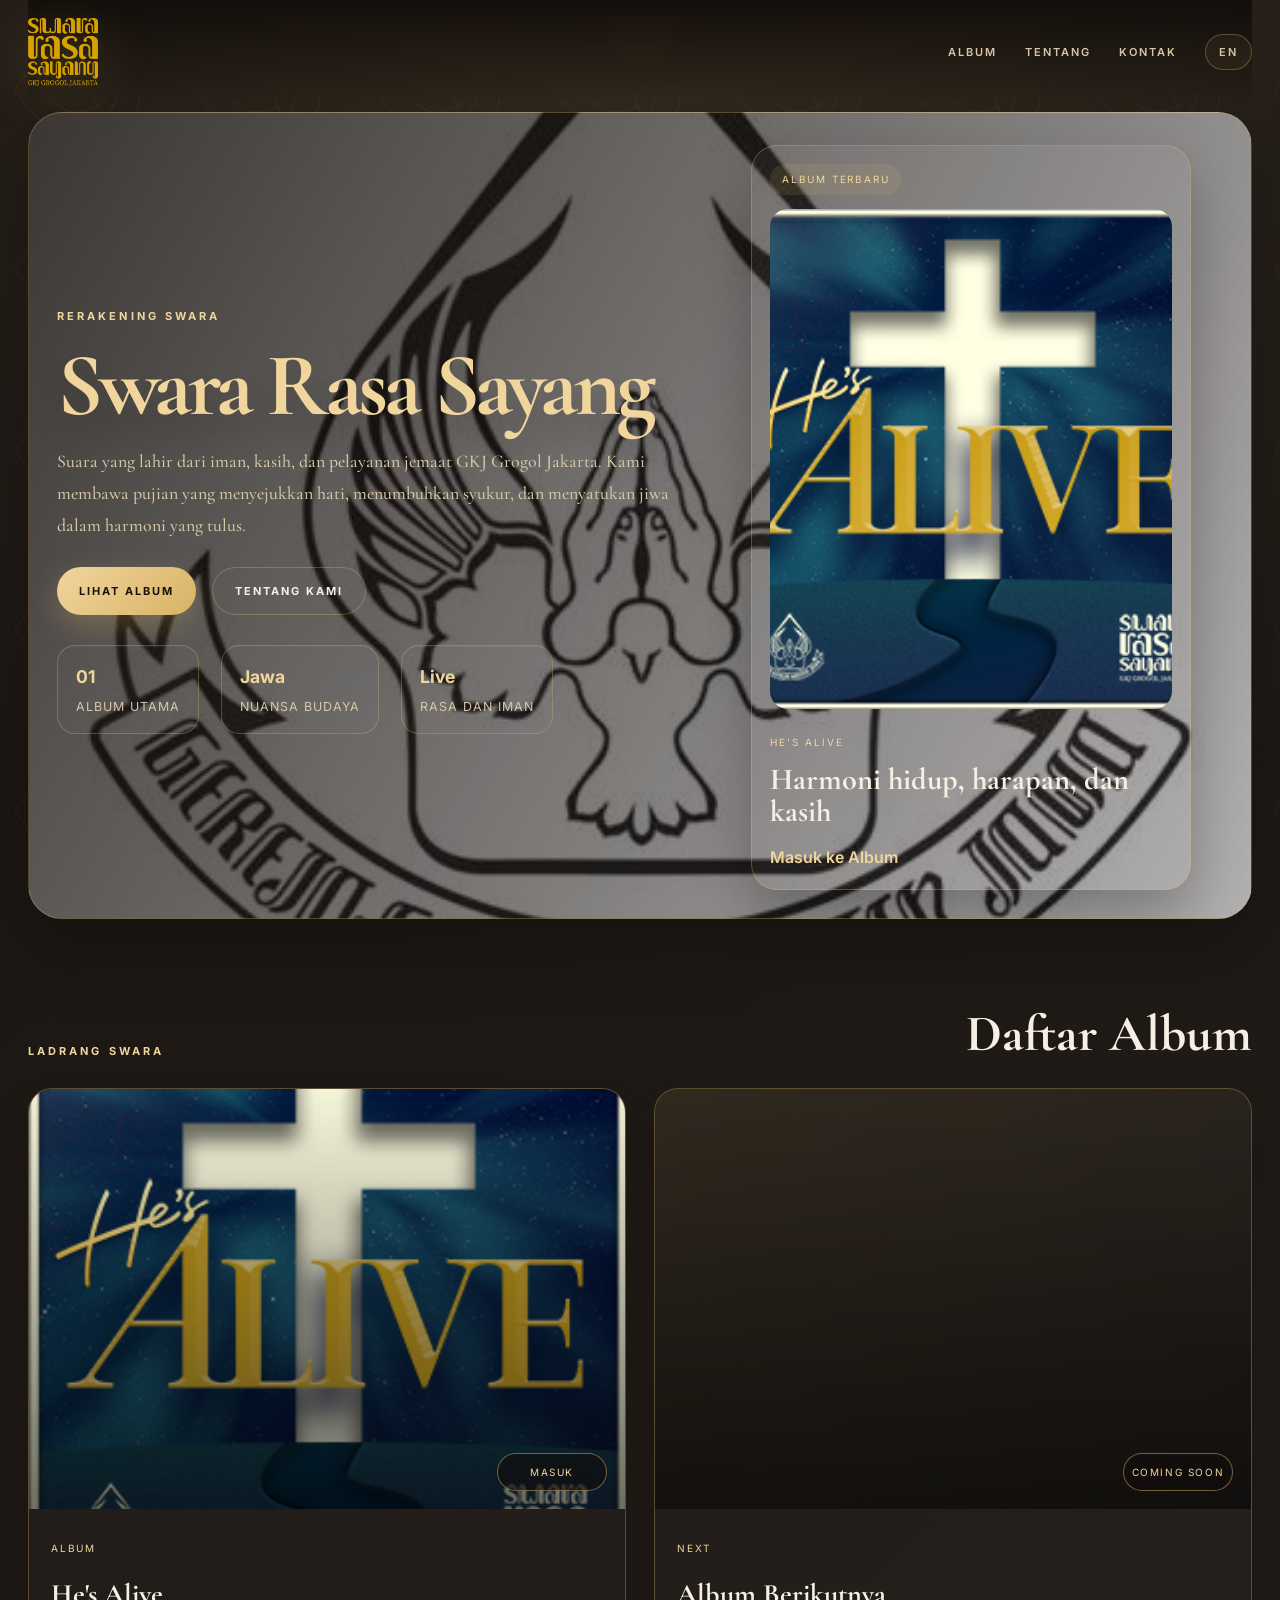
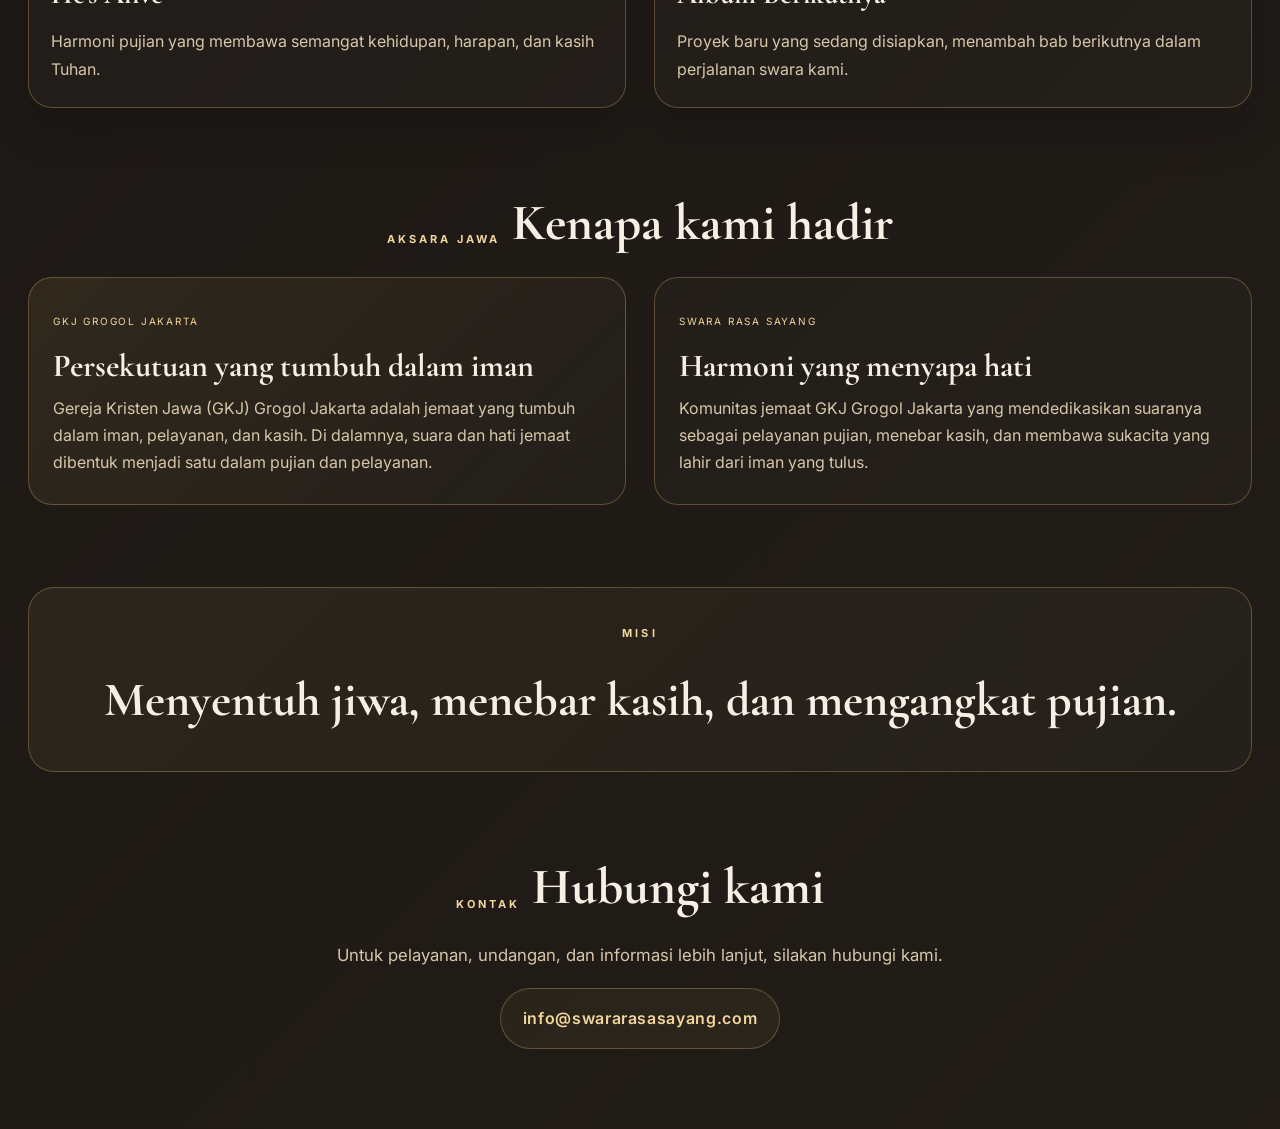
==== index.html @ 02636ce8 "feat: redesign landing page for Vercel" ====
<!DOCTYPE html>
<html lang="id">
  <head>
    <meta charset="UTF-8" />
    <meta name="viewport" content="width=device-width, initial-scale=1.0" />
    <meta
      name="description"
      content="Swara Rasa Sayang adalah karya pujian dan harmoni jemaat GKJ Grogol Jakarta dengan sentuhan Jawa yang hangat, modern, dan penuh kasih."
    />
    <title>Swara Rasa Sayang</title>
    <link rel="preconnect" href="https://fonts.googleapis.com" />
    <link rel="preconnect" href="https://fonts.gstatic.com" crossorigin />
    <link
      href="https://fonts.googleapis.com/css2?family=Cormorant+Garamond:wght@400;500;600;700&family=Inter:wght@400;500;600;700;800&family=Noto+Sans+Javanese:wght@400;500;700&display=swap"
      rel="stylesheet"
    />
    <link rel="stylesheet" href="landing.css" />
  </head>
  <body>
    <div class="page-shell">
      <header class="topbar">
        <a href="index.html" class="brand" aria-label="Swara Rasa Sayang">
          <img src="assets/LOGO SWARA RASA SAYANG.png" alt="Logo Swara Rasa Sayang" />
        </a>

        <nav class="nav-links" aria-label="Navigasi utama">
          <a href="#album">Album</a>
          <a href="#about">Tentang</a>
          <a href="#contact">Kontak</a>
          <a href="en/index.html" class="lang-pill">EN</a>
        </nav>
      </header>

      <main>
        <section class="hero">
          <div class="hero-copy">
            <span class="eyebrow">Rerakening Swara</span>
            <h1>Swara Rasa Sayang</h1>
            <p class="lead">
              Suara yang lahir dari iman, kasih, dan pelayanan jemaat GKJ Grogol Jakarta.
              Kami membawa pujian yang menyejukkan hati, menumbuhkan syukur, dan menyatukan jiwa dalam harmoni yang tulus.
            </p>

            <div class="hero-actions">
              <a href="#album" class="primary-btn">Lihat Album</a>
              <a href="#about" class="ghost-btn">Tentang Kami</a>
            </div>

            <div class="hero-meta">
              <div>
                <strong>01</strong>
                <span>album utama</span>
              </div>
              <div>
                <strong>Jawa</strong>
                <span>nuansa budaya</span>
              </div>
              <div>
                <strong>Live</strong>
                <span>rasa dan iman</span>
              </div>
            </div>
          </div>

          <div class="hero-visual" aria-label="Album showcase">
            <div class="showcase-card">
              <div class="showcase-badge">Album Terbaru</div>
              <img src="assets/hes-alive.jpg" alt="Cover album He's Alive" />
              <div class="showcase-info">
                <span class="tiny-label">He's Alive</span>
                <h2>Harmoni hidup, harapan, dan kasih</h2>
                <a href="hes-alive/index.html">Masuk ke Album</a>
              </div>
            </div>
          </div>
        </section>

        <section id="album" class="album-section">
          <div class="section-header">
            <span class="section-kicker">Ladrang swara</span>
            <h2>Daftar Album</h2>
          </div>

          <div class="album-grid">
            <article class="album-card featured">
              <div class="album-image-wrap">
                <img src="assets/hes-alive.jpg" alt="He's Alive" />
                <div class="album-overlay">
                  <a href="hes-alive/index.html">Masuk</a>
                </div>
              </div>
              <div class="album-copy">
                <span class="album-tag">Album</span>
                <h3>He's Alive</h3>
                <p>Harmoni pujian yang membawa semangat kehidupan, harapan, dan kasih Tuhan.</p>
              </div>
            </article>

            <article class="album-card">
              <div class="album-image-wrap coming-soon">
                <div class="album-overlay static">
                  <span>Coming Soon</span>
                </div>
              </div>
              <div class="album-copy">
                <span class="album-tag">Next</span>
                <h3>Album Berikutnya</h3>
                <p>Proyek baru yang sedang disiapkan, menambah bab berikutnya dalam perjalanan swara kami.</p>
              </div>
            </article>
          </div>
        </section>

        <section id="about" class="about-section">
          <div class="section-header align-center">
            <span class="section-kicker">Aksara Jawa</span>
            <h2>Kenapa kami hadir</h2>
          </div>

          <div class="about-grid">
            <article class="about-card emphasis">
              <span class="card-mark">GKJ Grogol Jakarta</span>
              <h3>Persekutuan yang tumbuh dalam iman</h3>
              <p>
                Gereja Kristen Jawa (GKJ) Grogol Jakarta adalah jemaat yang tumbuh dalam iman,
                pelayanan, dan kasih. Di dalamnya, suara dan hati jemaat dibentuk menjadi satu dalam pujian dan pelayanan.
              </p>
            </article>

            <article class="about-card">
              <span class="card-mark">Swara Rasa Sayang</span>
              <h3>Harmoni yang menyapa hati</h3>
              <p>
                Komunitas jemaat GKJ Grogol Jakarta yang mendedikasikan suaranya sebagai pelayanan pujian,
                menebar kasih, dan membawa sukacita yang lahir dari iman yang tulus.
              </p>
            </article>
          </div>
        </section>

        <section class="highlight-band">
          <div>
            <span class="section-kicker">Misi</span>
            <h3>Menyentuh jiwa, menebar kasih, dan mengangkat pujian.</h3>
          </div>
        </section>

        <section id="contact" class="contact-section">
          <div class="section-header align-center compact">
            <span class="section-kicker">Kontak</span>
            <h2>Hubungi kami</h2>
          </div>
          <p>Untuk pelayanan, undangan, dan informasi lebih lanjut, silakan hubungi kami.</p>
          <a href="mailto:info@swararasasayang.com" class="contact-email">info@swararasasayang.com</a>
        </section>
      </main>
    </div>
  </body>
</html>
---- landing.css ----
﻿:root {
  --bg: #120d0a;
  --bg-soft: #1a120d;
  --panel: rgba(25, 17, 12, 0.8);
  --panel-strong: rgba(35, 23, 15, 0.96);
  --gold: #d9b364;
  --gold-soft: #f0d59d;
  --gold-deep: #9a6f1b;
  --ivory: #f5efe4;
  --muted: #d7c7a8;
  --line: rgba(217, 179, 100, 0.32);
  --shadow: rgba(10, 8, 5, 0.35);
  --bg-image: radial-gradient(circle at top, rgba(217, 179, 100, 0.12), transparent 35%),
    linear-gradient(135deg, rgba(18, 13, 10, 0.96), rgba(24, 19, 14, 0.96));
}

* { box-sizing: border-box; }
html { scroll-behavior: smooth; }
body {
  margin: 0;
  font-family: 'Inter', sans-serif;
  background: var(--bg-image);
  color: var(--ivory);
  line-height: 1.7;
}
img { max-width: 100%; display: block; }
a { color: inherit; text-decoration: none; }

body::before {
  content: "";
  position: fixed;
  inset: 0;
  pointer-events: none;
  background-image: url('data:image/svg+xml;utf8,<svg xmlns="http://www.w3.org/2000/svg" width="180" height="180" viewBox="0 0 180 180"><g fill="none" stroke="%23d9b364" stroke-opacity="0.08"><path d="M15 90c20-30 40-45 60-45s40 15 60 45-40 45-60 45-40-15-60-45zm30 0c10-15 20-22 30-22s20 7 30 22-20 22-30 22-20-7-30-22zm60-60c-10 15-15 30-15 45s5 30 15 45c10-15 15-30 15-45s-5-30-15-45z"/></g></svg>');
  opacity: 0.9;
}

.page-shell {
  max-width: 1280px;
  margin: 0 auto;
  padding: 0 28px 80px;
  position: relative;
  z-index: 1;
}

.topbar {
  position: sticky;
  top: 0;
  z-index: 20;
  display: flex;
  align-items: center;
  justify-content: space-between;
  padding: 18px 0 14px;
  background: linear-gradient(180deg, rgba(18, 13, 10, 0.92), rgba(18, 13, 10, 0.3) 70%, transparent);
  backdrop-filter: blur(10px);
}

.brand img {
  height: 68px;
  width: auto;
  filter: drop-shadow(0 10px 24px rgba(217, 179, 100, 0.25));
}

.nav-links {
  display: flex;
  align-items: center;
  gap: 28px;
  font-size: 11px;
  letter-spacing: 0.18em;
  text-transform: uppercase;
  font-weight: 600;
  color: var(--muted);
}

.nav-links a {
  transition: color 0.25s ease;
  position: relative;
}

.nav-links a:hover, .nav-links a:focus-visible {
  color: var(--gold-soft);
}

.nav-links a:not(.lang-pill)::after {
  content: "";
  position: absolute;
  left: 0;
  bottom: -8px;
  width: 100%;
  height: 1px;
  background: linear-gradient(90deg, transparent, var(--gold), transparent);
  transform: scaleX(0);
  transition: transform 0.25s ease;
}

.nav-links a:not(.lang-pill):hover::after {
  transform: scaleX(1);
}

.lang-pill {
  border: 1px solid var(--line);
  padding: 8px 13px;
  border-radius: 999px;
  background: rgba(217, 179, 100, 0.06);
}

.hero {
  position: relative;
  display: grid;
  grid-template-columns: 1.1fr 0.9fr;
  gap: 46px;
  align-items: center;
  min-height: 62vh;
  padding: 32px 28px 28px;
  margin-top: 12px;
  border: 1px solid var(--line);
  border-radius: 34px;
  overflow: hidden;
  background: linear-gradient(120deg, rgba(18, 13, 10, 0.83), rgba(18, 13, 10, 0.32)),
    url('assets/image.png') center center / cover no-repeat;
  box-shadow: 0 28px 70px rgba(0,0,0,0.28);
}

.hero > * {
  position: relative;
  z-index: 1;
}

.eyebrow, .section-kicker {
  display: inline-block;
  font-size: 11px;
  letter-spacing: 0.28em;
  text-transform: uppercase;
  color: var(--gold-soft);
  font-weight: 700;
}

.hero-copy h1 {
  margin: 18px 0 18px;
  font-family: 'Cormorant Garamond', serif;
  font-size: clamp(3.5rem, 7vw, 7rem);
  line-height: 0.9;
  letter-spacing: -0.05em;
  color: var(--gold-soft);
  text-shadow: 0 20px 30px rgba(0,0,0,0.18);
}

.lead {
  max-width: 620px;
  margin: 0 0 26px;
  font-size: 1.12rem;
  line-height: 1.8;
  color: var(--muted);
  font-family: 'Cormorant Garamond', serif;
  font-weight: 500;
}

.hero-actions {
  display: flex;
  flex-wrap: wrap;
  gap: 16px;
  margin-bottom: 30px;
}

.primary-btn, .ghost-btn {
  display: inline-flex;
  align-items: center;
  justify-content: center;
  min-height: 48px;
  padding: 0 22px;
  border-radius: 999px;
  font-size: 11px;
  font-weight: 700;
  letter-spacing: 0.18em;
  text-transform: uppercase;
  transition: transform 0.2s ease, box-shadow 0.2s ease;
}

.primary-btn {
  background: linear-gradient(135deg, var(--gold-soft), var(--gold));
  color: #1a120d;
  box-shadow: 0 10px 30px rgba(217, 179, 100, 0.28);
}

.ghost-btn {
  border: 1px solid var(--line);
  background: rgba(255, 255, 255, 0.01);
  color: var(--ivory);
}

.primary-btn:hover, .ghost-btn:hover {
  transform: translateY(-2px);
}

.hero-meta {
  display: flex;
  flex-wrap: wrap;
  gap: 22px;
  margin-top: 12px;
}

.hero-meta div {
  min-width: 120px;
  padding: 16px 18px;
  border: 1px solid var(--line);
  border-radius: 18px;
  background: rgba(255,255,255,0.02);
  box-shadow: inset 0 1px 0 rgba(255,255,255,0.04);
}

.hero-meta strong {
  display: block;
  font-size: 1.1rem;
  color: var(--gold-soft);
}

.hero-meta span {
  display: block;
  margin-top: 4px;
  color: var(--muted);
  font-size: 0.78rem;
  text-transform: uppercase;
  letter-spacing: 0.08em;
}

.hero-visual {
  display: flex;
  justify-content: center;
}

.showcase-card {
  width: min(440px, 100%);
  background: linear-gradient(180deg, rgba(255,255,255,0.04), rgba(255,255,255,0.02));
  border: 1px solid var(--line);
  border-radius: 26px;
  padding: 18px;
  box-shadow: 0 26px 60px rgba(0,0,0,0.28);
}

.showcase-badge {
  display: inline-block;
  margin-bottom: 14px;
  padding: 7px 12px;
  border-radius: 999px;
  background: rgba(217, 179, 100, 0.12);
  color: var(--gold-soft);
  font-size: 10px;
  letter-spacing: 0.18em;
  text-transform: uppercase;
}

.showcase-card img {
  border-radius: 18px;
  object-fit: cover;
  width: 100%;
  height: 500px;
}

.showcase-info {
  padding-top: 18px;
}

.tiny-label {
  color: var(--gold-soft);
  letter-spacing: 0.2em;
  text-transform: uppercase;
  font-size: 10px;
}

.showcase-info h2 {
  margin: 10px 0 16px;
  font-family: 'Cormorant Garamond', serif;
  font-size: clamp(1.9rem, 2vw, 2.5rem);
  line-height: 1.05;
}

.showcase-info a {
  color: var(--gold-soft);
  font-weight: 600;
}

.album-section, .about-section, .contact-section {
  padding-top: 82px;
}

.section-header {
  display: flex;
  align-items: end;
  justify-content: space-between;
  gap: 12px;
  margin-bottom: 28px;
}

.section-header h2 {
  margin: 8px 0 0;
  font-family: 'Cormorant Garamond', serif;
  font-size: clamp(2.3rem, 4vw, 3.5rem);
  line-height: 1;
}

.align-center { justify-content: center; text-align: center; }

.album-grid {
  display: grid;
  grid-template-columns: repeat(2, minmax(0, 1fr));
  gap: 28px;
}

.album-card {
  background: rgba(255,255,255,0.02);
  border: 1px solid var(--line);
  border-radius: 24px;
  overflow: hidden;
  box-shadow: 0 24px 40px rgba(0,0,0,0.15);
}

.album-image-wrap {
  position: relative;
  height: 420px;
  background: linear-gradient(135deg, rgba(217,179,100,0.18), rgba(0,0,0,0.12));
}

.album-image-wrap img {
  width: 100%;
  height: 100%;
  object-fit: cover;
}

.album-overlay {
  position: absolute;
  inset: 0;
  display: flex;
  align-items: end;
  justify-content: end;
  padding: 18px;
  background: linear-gradient(180deg, rgba(0,0,0,0.04), rgba(0,0,0,0.56));
}

.album-overlay a,
.album-overlay span {
  display: inline-flex;
  align-items: center;
  justify-content: center;
  min-width: 110px;
  min-height: 38px;
  border-radius: 999px;
  border: 1px solid rgba(217,179,100,0.5);
  background: rgba(18,13,10,0.6);
  color: var(--gold-soft);
  font-size: 10px;
  letter-spacing: 0.16em;
  text-transform: uppercase;
}

.album-copy {
  padding: 24px 22px 24px;
}

.album-tag {
  display: inline-block;
  color: var(--gold-soft);
  font-size: 10px;
  letter-spacing: 0.18em;
  text-transform: uppercase;
}

.album-copy h3 {
  margin: 10px 0 10px;
  font-size: clamp(1.7rem, 2.2vw, 2.3rem);
  font-family: 'Cormorant Garamond', serif;
}

.album-copy p {
  margin: 0;
  color: var(--muted);
}

.coming-soon {
  background: linear-gradient(135deg, rgba(217,179,100,0.09), rgba(255,255,255,0.01));
}

.about-grid {
  display: grid;
  grid-template-columns: repeat(2, minmax(0, 1fr));
  gap: 28px;
}

.about-card {
  background: rgba(255,255,255,0.02);
  border: 1px solid var(--line);
  border-radius: 24px;
  padding: 28px 24px;
}

.about-card.emphasis {
  background: linear-gradient(135deg, rgba(217,179,100,0.1), rgba(255,255,255,0.02));
}

.card-mark {
  display: inline-block;
  color: var(--gold-soft);
  font-size: 10px;
  letter-spacing: 0.18em;
  text-transform: uppercase;
}

.about-card h3 {
  margin: 16px 0 12px;
  font-family: 'Cormorant Garamond', serif;
  font-size: clamp(2rem, 2.4vw, 2.6rem);
  line-height: 1.05;
}

.about-card p {
  margin: 0;
  color: var(--muted);
}

.highlight-band {
  margin-top: 82px;
  border: 1px solid var(--line);
  border-radius: 26px;
  background: linear-gradient(135deg, rgba(217,179,100,0.08), rgba(255,255,255,0.02));
  padding: 30px 28px;
  text-align: center;
}

.highlight-band h3 {
  margin: 14px 0 0;
  font-family: 'Cormorant Garamond', serif;
  font-size: clamp(2rem, 4vw, 3rem);
}

.contact-section {
  text-align: center;
}

.contact-section p {
  color: var(--muted);
  font-size: 1.05rem;
  margin: 16px 0 18px;
}

.contact-email {
  display: inline-block;
  padding: 16px 22px;
  border-radius: 999px;
  border: 1px solid var(--line);
  background: rgba(217,179,100,0.06);
  color: var(--gold-soft);
  font-weight: 600;
  letter-spacing: 0.04em;
}

@media (max-width: 860px) {
  .page-shell { padding: 0 18px 60px; }
  .topbar { gap: 10px; }
  .nav-links { gap: 14px; }
  .hero { grid-template-columns: 1fr; min-height: auto; padding-top: 20px; }
  .hero-visual { order: -1; }
  .album-grid, .about-grid { grid-template-columns: 1fr; }
  .showcase-card img { height: 420px; }
}

@media (max-width: 640px) {
  .topbar { align-items: center; }
  .nav-links { gap: 8px; font-size: 9px; letter-spacing: 0.12em; }
  .brand img { height: 54px; }
  .hero-copy h1 { margin-top: 10px; }
  .lead { font-size: 1rem; }
  .hero-meta { gap: 12px; }
  .hero-meta div { min-width: 100px; }
  .section-header { flex-direction: column; align-items: flex-start; }
}
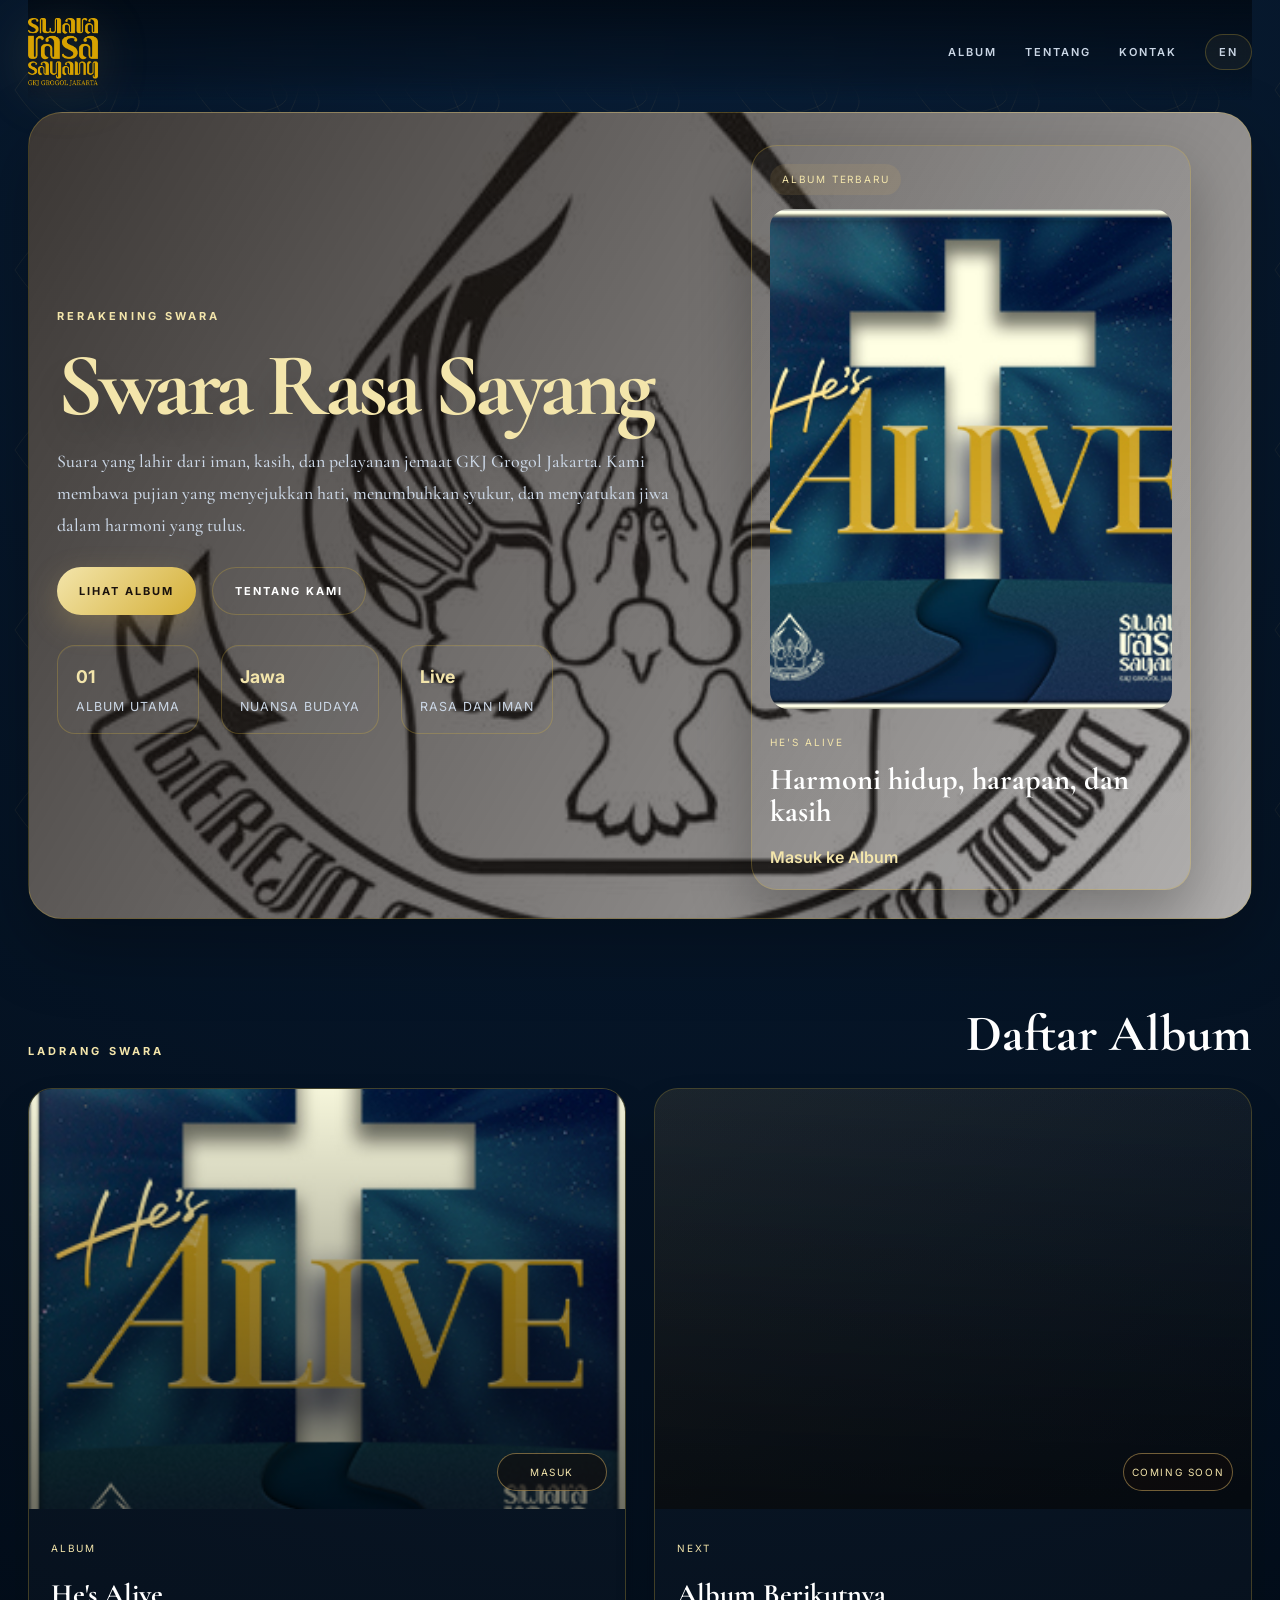
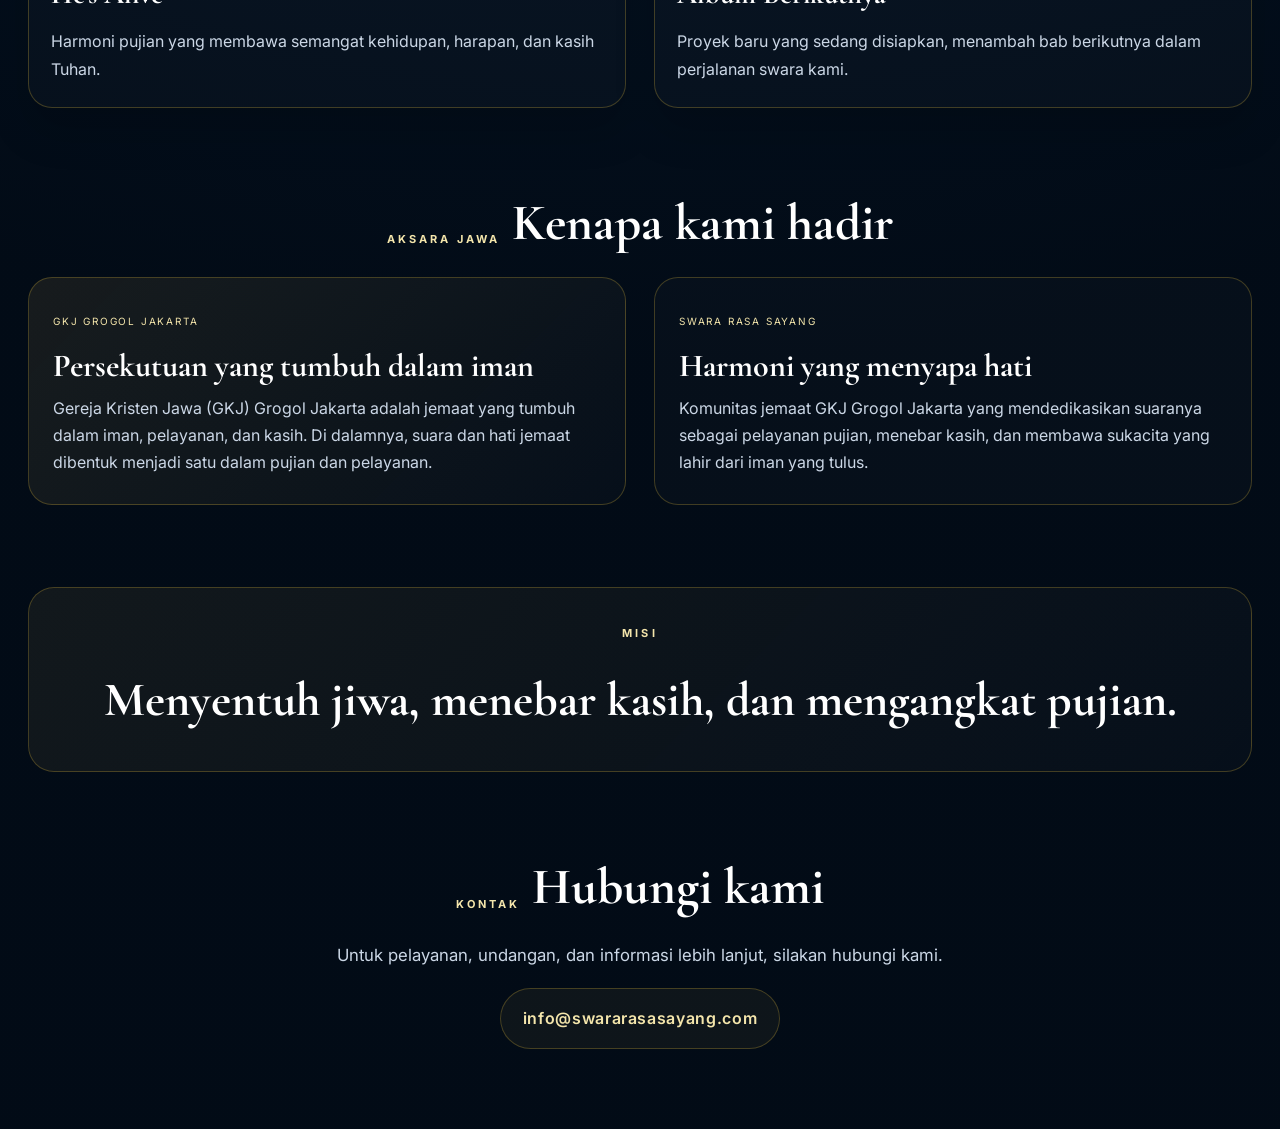
==== commit c84761e4: "baru Signed-off-by: Joshuadamn <joshuadaryl44@gmail.com>" ====
--- a/index.html
+++ b/index.html
@@ -69,7 +69,7 @@
               <div class="showcase-info">
                 <span class="tiny-label">He's Alive</span>
                 <h2>Harmoni hidup, harapan, dan kasih</h2>
-                <a href="hes-alive/index.html">Masuk ke Album</a>
+                <a href="hes-alive/index.php">Masuk ke Album</a>
               </div>
             </div>
           </div>
@@ -86,7 +86,7 @@
               <div class="album-image-wrap">
                 <img src="assets/hes-alive.jpg" alt="He's Alive" />
                 <div class="album-overlay">
-                  <a href="hes-alive/index.html">Masuk</a>
+                  <a href="hes-alive/index.php">Masuk</a>
                 </div>
               </div>
               <div class="album-copy">
--- a/landing.css
+++ b/landing.css
@@ -1,17 +1,17 @@
-﻿:root {
-  --bg: #120d0a;
-  --bg-soft: #1a120d;
-  --panel: rgba(25, 17, 12, 0.8);
-  --panel-strong: rgba(35, 23, 15, 0.96);
-  --gold: #d9b364;
-  --gold-soft: #f0d59d;
-  --gold-deep: #9a6f1b;
-  --ivory: #f5efe4;
-  --muted: #d7c7a8;
-  --line: rgba(217, 179, 100, 0.32);
-  --shadow: rgba(10, 8, 5, 0.35);
-  --bg-image: radial-gradient(circle at top, rgba(217, 179, 100, 0.12), transparent 35%),
-    linear-gradient(135deg, rgba(18, 13, 10, 0.96), rgba(24, 19, 14, 0.96));
+:root {
+  --bg: #020b16;
+  --bg-soft: #061527;
+  --panel: rgba(10, 34, 62, 0.55);
+  --panel-strong: rgba(12, 37, 67, 0.95);
+  --gold: #d4af37;
+  --gold-soft: #f3e5ab;
+  --gold-deep: #997f26;
+  --ivory: #ffffff;
+  --muted: #cbd7e6;
+  --line: rgba(212, 175, 55, 0.28);
+  --shadow: rgba(0, 0, 0, 0.5);
+  --bg-image: radial-gradient(circle at 50% 0%, rgba(10, 34, 62, 0.8) 0%, rgba(2, 11, 22, 0.98) 70%),
+    linear-gradient(135deg, #020b16, #061527);
 }
 
 * { box-sizing: border-box; }
@@ -51,8 +51,8 @@
   align-items: center;
   justify-content: space-between;
   padding: 18px 0 14px;
-  background: linear-gradient(180deg, rgba(18, 13, 10, 0.92), rgba(18, 13, 10, 0.3) 70%, transparent);
-  backdrop-filter: blur(10px);
+  background: linear-gradient(180deg, rgba(2, 11, 22, 0.95), rgba(2, 11, 22, 0.4) 70%, transparent);
+  backdrop-filter: blur(12px);
 }
 
 .brand img {
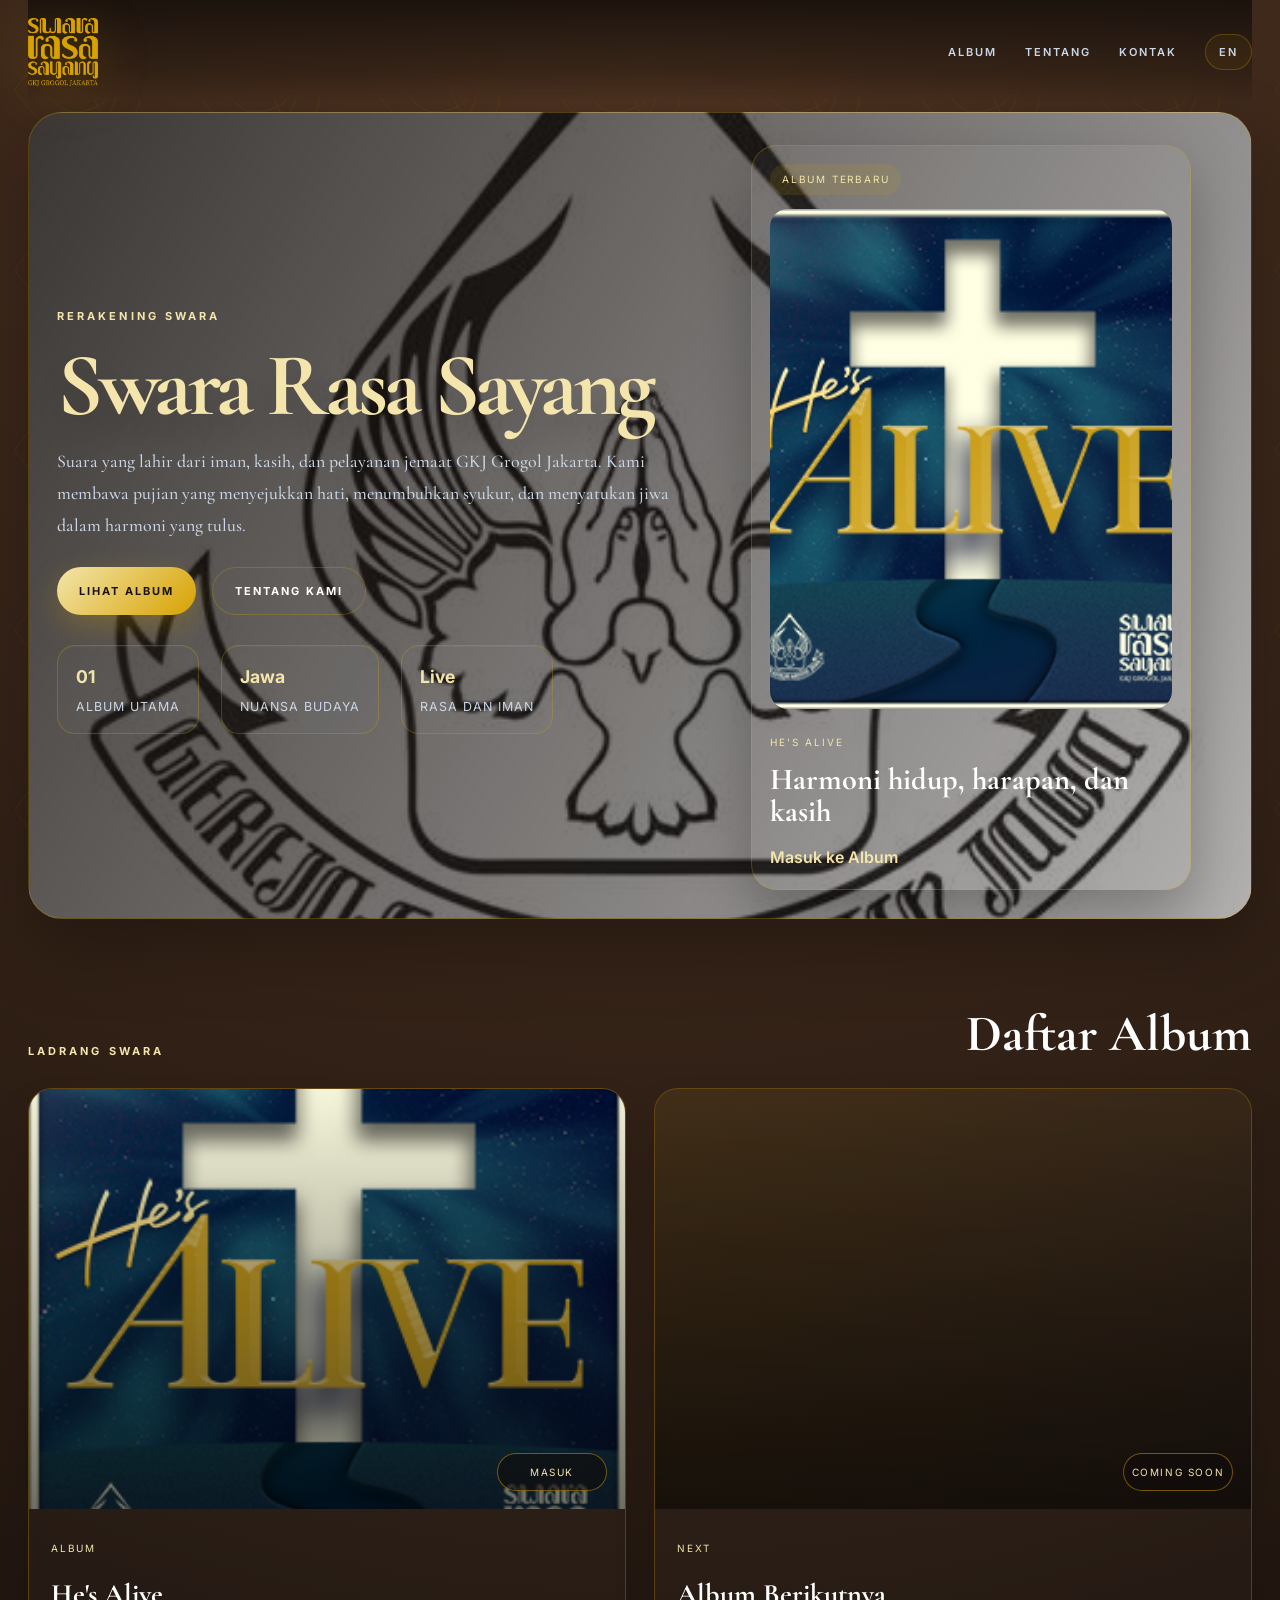
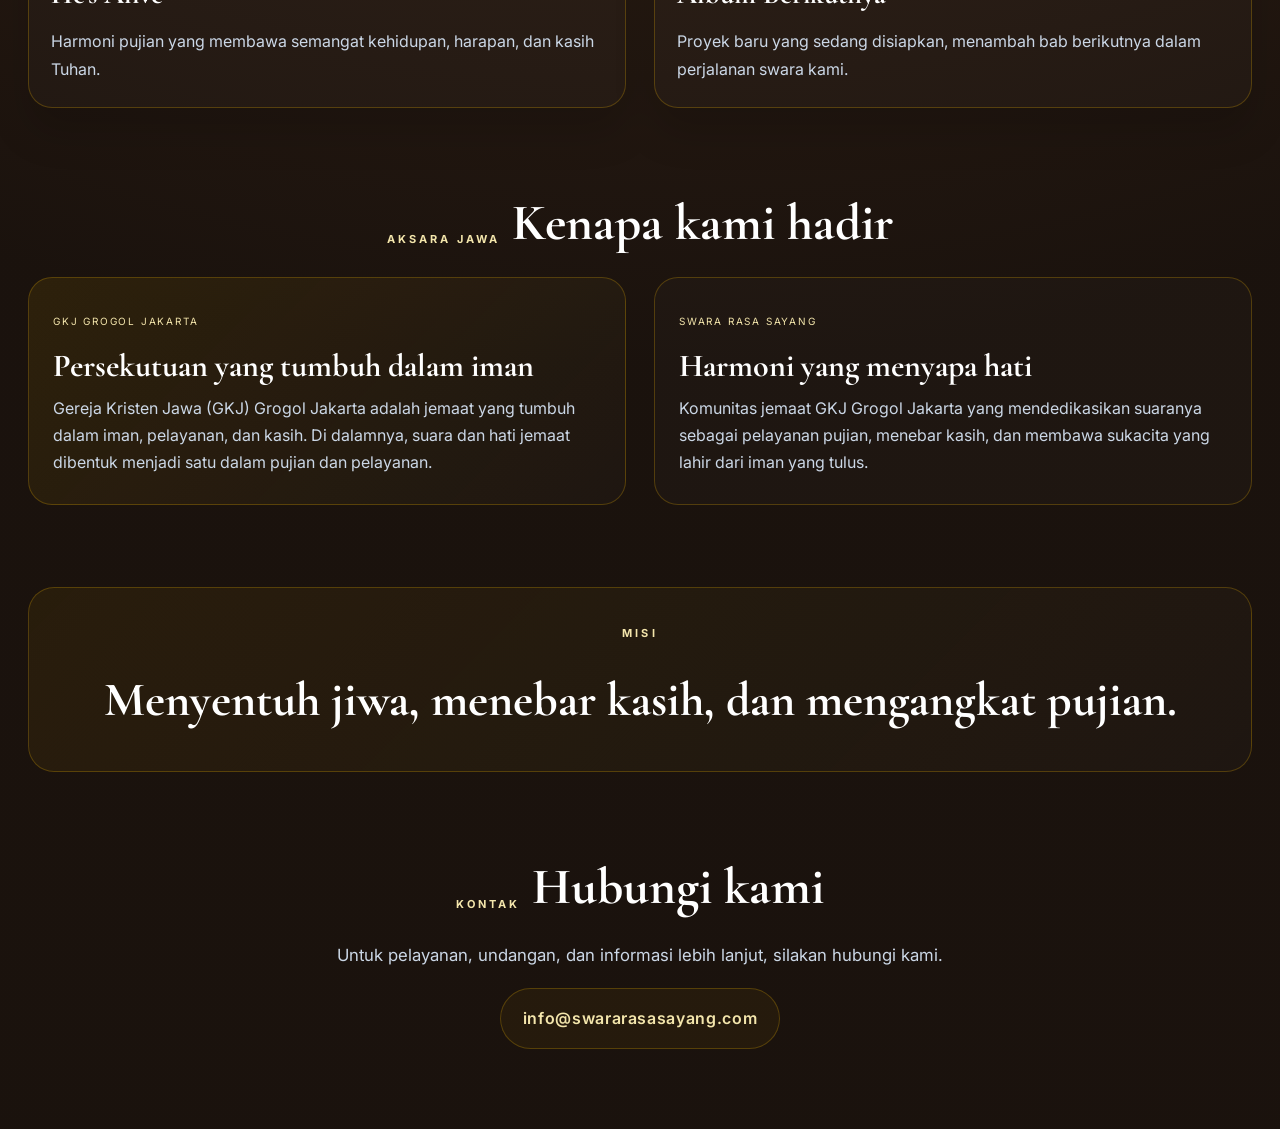
==== commit 65895976: "feat: migrate entire site to pure HTML/CSS/JS for 100% native Vercel static hosting" ====
--- a/index.html
+++ b/index.html
@@ -69,7 +69,7 @@
               <div class="showcase-info">
                 <span class="tiny-label">He's Alive</span>
                 <h2>Harmoni hidup, harapan, dan kasih</h2>
-                <a href="hes-alive/index.php">Masuk ke Album</a>
+                <a href="hes-alive/index.html">Masuk ke Album</a>
               </div>
             </div>
           </div>
@@ -86,7 +86,7 @@
               <div class="album-image-wrap">
                 <img src="assets/hes-alive.jpg" alt="He's Alive" />
                 <div class="album-overlay">
-                  <a href="hes-alive/index.php">Masuk</a>
+                  <a href="hes-alive/index.html">Masuk</a>
                 </div>
               </div>
               <div class="album-copy">
--- a/landing.css
+++ b/landing.css
@@ -1,17 +1,17 @@
 :root {
-  --bg: #020b16;
-  --bg-soft: #061527;
-  --panel: rgba(10, 34, 62, 0.55);
-  --panel-strong: rgba(12, 37, 67, 0.95);
-  --gold: #d4af37;
+  --bg: #1a120d;
+  --bg-soft: #2b1c14;
+  --panel: rgba(58, 38, 26, 0.55);
+  --panel-strong: rgba(48, 31, 21, 0.95);
+  --gold: #d7a200;
   --gold-soft: #f3e5ab;
-  --gold-deep: #997f26;
+  --gold-deep: #a57b00;
   --ivory: #ffffff;
   --muted: #cbd7e6;
-  --line: rgba(212, 175, 55, 0.28);
+  --line: rgba(215, 162, 0, 0.28);
   --shadow: rgba(0, 0, 0, 0.5);
-  --bg-image: radial-gradient(circle at 50% 0%, rgba(10, 34, 62, 0.8) 0%, rgba(2, 11, 22, 0.98) 70%),
-    linear-gradient(135deg, #020b16, #061527);
+  --bg-image: radial-gradient(circle at 50% 0%, rgba(91, 59, 38, 0.8) 0%, rgba(26, 18, 13, 0.98) 70%),
+    linear-gradient(135deg, #1a120d, #2b1c14);
 }
 
 * { box-sizing: border-box; }
@@ -31,7 +31,7 @@
   position: fixed;
   inset: 0;
   pointer-events: none;
-  background-image: url('data:image/svg+xml;utf8,<svg xmlns="http://www.w3.org/2000/svg" width="180" height="180" viewBox="0 0 180 180"><g fill="none" stroke="%23d9b364" stroke-opacity="0.08"><path d="M15 90c20-30 40-45 60-45s40 15 60 45-40 45-60 45-40-15-60-45zm30 0c10-15 20-22 30-22s20 7 30 22-20 22-30 22-20-7-30-22zm60-60c-10 15-15 30-15 45s5 30 15 45c10-15 15-30 15-45s-5-30-15-45z"/></g></svg>');
+  background-image: url('data:image/svg+xml;utf8,<svg xmlns="http://www.w3.org/2000/svg" width="180" height="180" viewBox="0 0 180 180"><g fill="none" stroke="%23d7a200" stroke-opacity="0.08"><path d="M15 90c20-30 40-45 60-45s40 15 60 45-40 45-60 45-40-15-60-45zm30 0c10-15 20-22 30-22s20 7 30 22-20 22-30 22-20-7-30-22zm60-60c-10 15-15 30-15 45s5 30 15 45c10-15 15-30 15-45s-5-30-15-45z"/></g></svg>');
   opacity: 0.9;
 }
 
@@ -51,14 +51,14 @@
   align-items: center;
   justify-content: space-between;
   padding: 18px 0 14px;
-  background: linear-gradient(180deg, rgba(2, 11, 22, 0.95), rgba(2, 11, 22, 0.4) 70%, transparent);
+  background: linear-gradient(180deg, rgba(26, 18, 13, 0.95), rgba(26, 18, 13, 0.4) 70%, transparent);
   backdrop-filter: blur(12px);
 }
 
 .brand img {
   height: 68px;
   width: auto;
-  filter: drop-shadow(0 10px 24px rgba(217, 179, 100, 0.25));
+  filter: drop-shadow(0 10px 24px rgba(215, 162, 0, 0.25));
 }
 
 .nav-links {
@@ -101,7 +101,7 @@
   border: 1px solid var(--line);
   padding: 8px 13px;
   border-radius: 999px;
-  background: rgba(217, 179, 100, 0.06);
+  background: rgba(215, 162, 0, 0.06);
 }
 
 .hero {
@@ -179,7 +179,7 @@
 .primary-btn {
   background: linear-gradient(135deg, var(--gold-soft), var(--gold));
   color: #1a120d;
-  box-shadow: 0 10px 30px rgba(217, 179, 100, 0.28);
+  box-shadow: 0 10px 30px rgba(215, 162, 0, 0.28);
 }
 
 .ghost-btn {
@@ -242,7 +242,7 @@
   margin-bottom: 14px;
   padding: 7px 12px;
   border-radius: 999px;
-  background: rgba(217, 179, 100, 0.12);
+  background: rgba(215, 162, 0, 0.12);
   color: var(--gold-soft);
   font-size: 10px;
   letter-spacing: 0.18em;
@@ -317,7 +317,7 @@
 .album-image-wrap {
   position: relative;
   height: 420px;
-  background: linear-gradient(135deg, rgba(217,179,100,0.18), rgba(0,0,0,0.12));
+  background: linear-gradient(135deg, rgba(215,162,0,0.18), rgba(0,0,0,0.12));
 }
 
 .album-image-wrap img {
@@ -344,7 +344,7 @@
   min-width: 110px;
   min-height: 38px;
   border-radius: 999px;
-  border: 1px solid rgba(217,179,100,0.5);
+  border: 1px solid rgba(215,162,0,0.5);
   background: rgba(18,13,10,0.6);
   color: var(--gold-soft);
   font-size: 10px;
@@ -376,7 +376,7 @@
 }
 
 .coming-soon {
-  background: linear-gradient(135deg, rgba(217,179,100,0.09), rgba(255,255,255,0.01));
+  background: linear-gradient(135deg, rgba(215,162,0,0.09), rgba(255,255,255,0.01));
 }
 
 .about-grid {
@@ -393,7 +393,7 @@
 }
 
 .about-card.emphasis {
-  background: linear-gradient(135deg, rgba(217,179,100,0.1), rgba(255,255,255,0.02));
+  background: linear-gradient(135deg, rgba(215,162,0,0.1), rgba(255,255,255,0.02));
 }
 
 .card-mark {
@@ -420,7 +420,7 @@
   margin-top: 82px;
   border: 1px solid var(--line);
   border-radius: 26px;
-  background: linear-gradient(135deg, rgba(217,179,100,0.08), rgba(255,255,255,0.02));
+  background: linear-gradient(135deg, rgba(215,162,0,0.08), rgba(255,255,255,0.02));
   padding: 30px 28px;
   text-align: center;
 }
@@ -446,7 +446,7 @@
   padding: 16px 22px;
   border-radius: 999px;
   border: 1px solid var(--line);
-  background: rgba(217,179,100,0.06);
+  background: rgba(215,162,0,0.06);
   color: var(--gold-soft);
   font-weight: 600;
   letter-spacing: 0.04em;
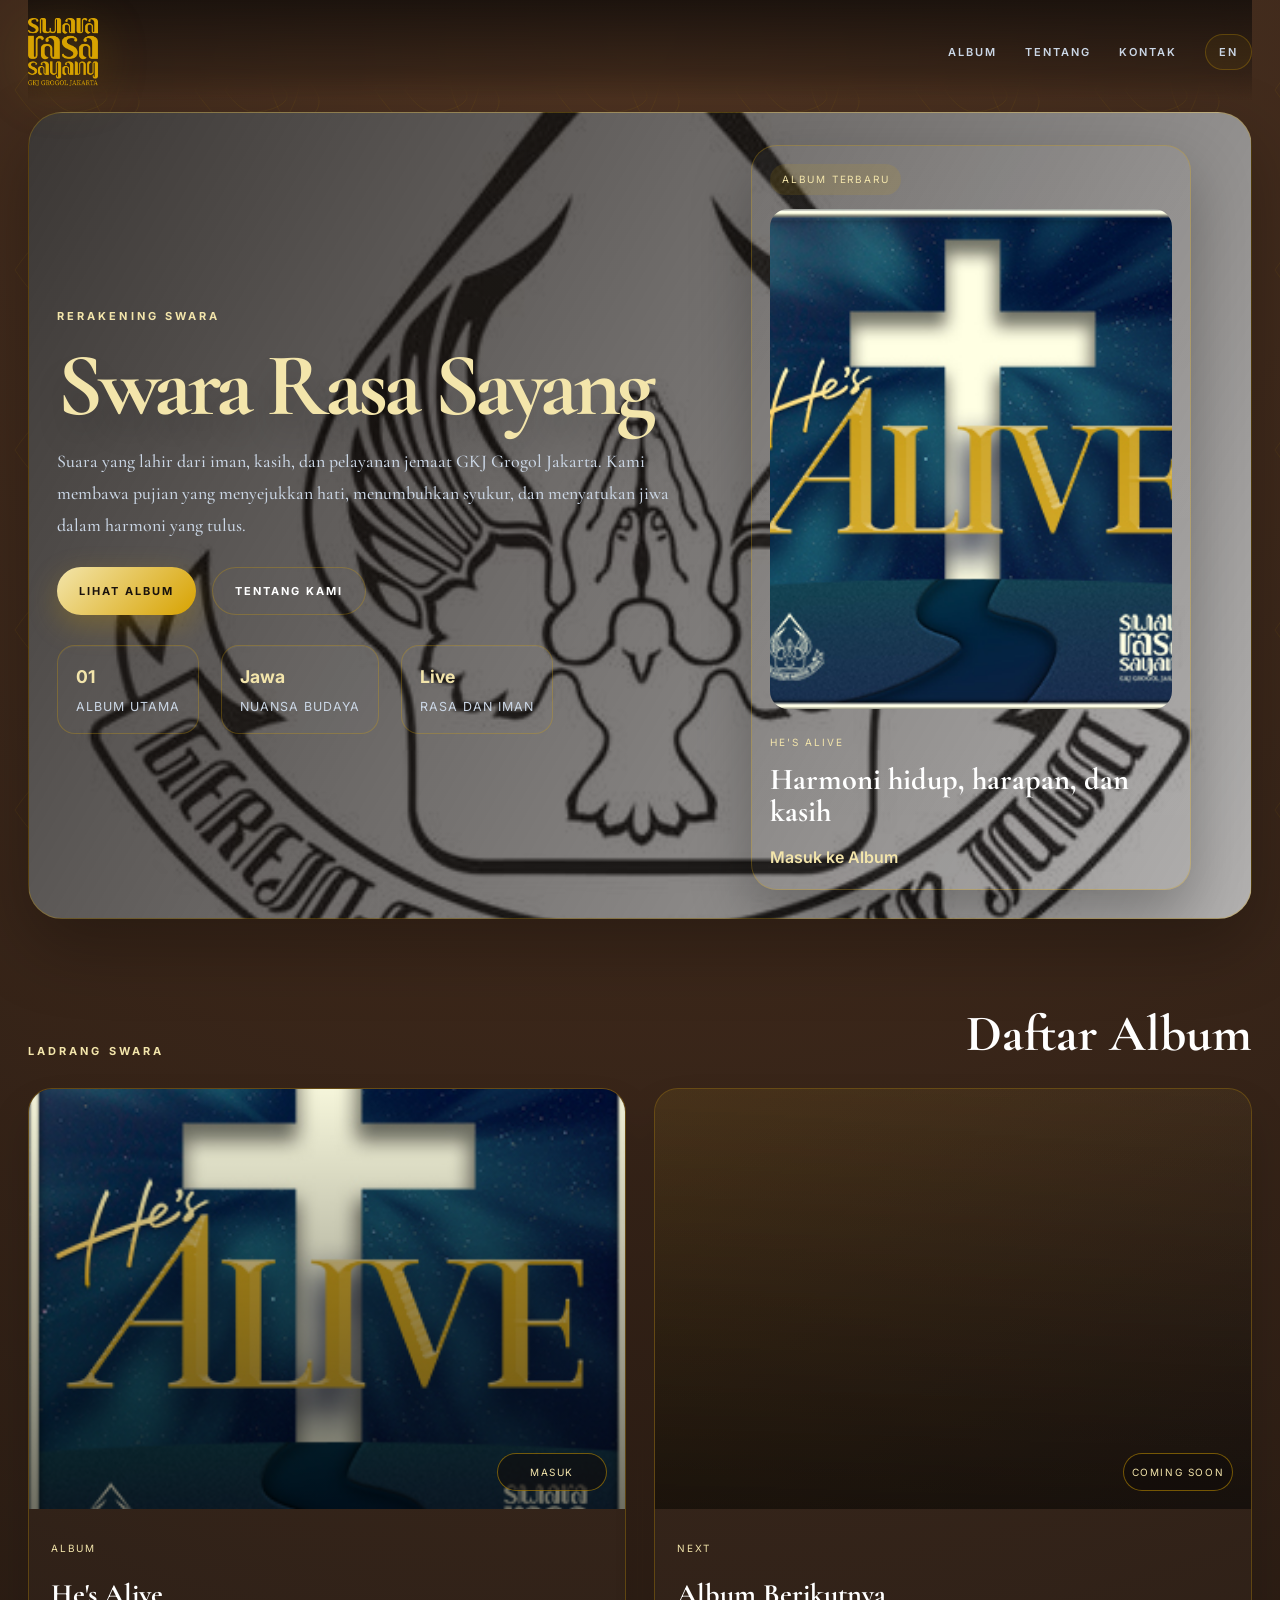
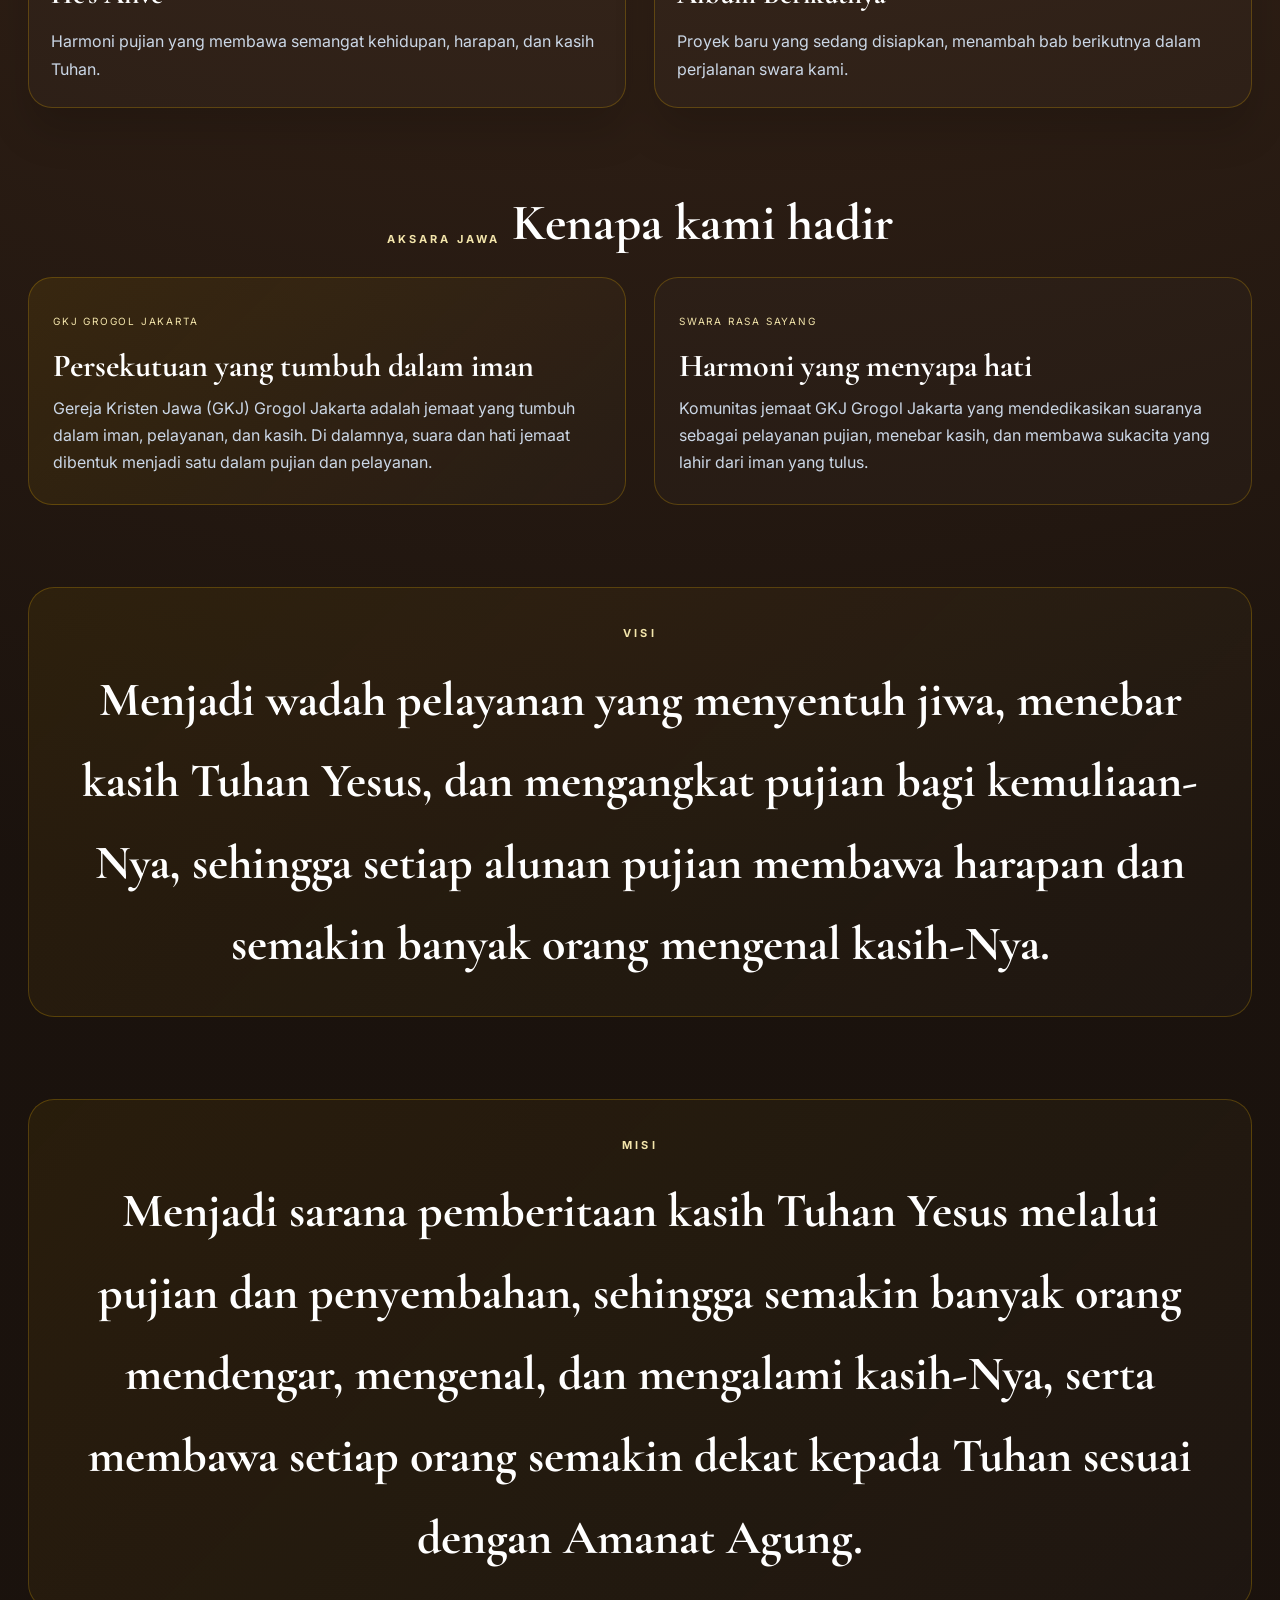
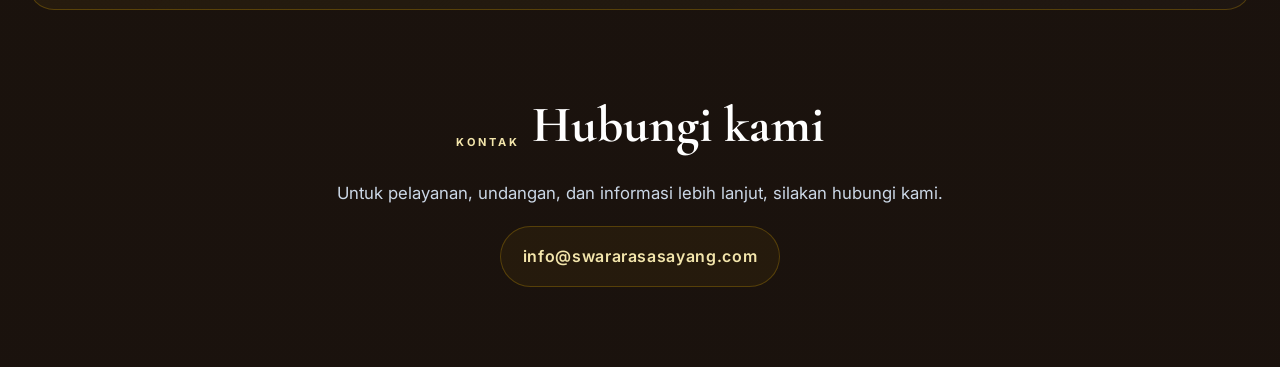
==== commit c7bbd8c9: "pesan perubahan" ====
--- a/index.html
+++ b/index.html
@@ -69,7 +69,7 @@
               <div class="showcase-info">
                 <span class="tiny-label">He's Alive</span>
                 <h2>Harmoni hidup, harapan, dan kasih</h2>
-                <a href="hes-alive/index.html">Masuk ke Album</a>
+                <a href="/hes-alive/index.html">Masuk ke Album</a>
               </div>
             </div>
           </div>
@@ -86,7 +86,7 @@
               <div class="album-image-wrap">
                 <img src="assets/hes-alive.jpg" alt="He's Alive" />
                 <div class="album-overlay">
-                  <a href="hes-alive/index.html">Masuk</a>
+                  <a href="/hes-alive/index.html">Masuk</a>
                 </div>
               </div>
               <div class="album-copy">
@@ -140,8 +140,15 @@
 
         <section class="highlight-band">
           <div>
+            <span class="section-kicker">Visi</span>
+            <h3>Menjadi wadah pelayanan yang menyentuh jiwa, menebar kasih Tuhan Yesus, dan mengangkat pujian bagi kemuliaan-Nya, sehingga setiap alunan pujian membawa harapan dan semakin banyak orang mengenal kasih-Nya.</h3>
+          </div>
+        </section>
+        
+          <section class="highlight-band">
+          <div>
             <span class="section-kicker">Misi</span>
-            <h3>Menyentuh jiwa, menebar kasih, dan mengangkat pujian.</h3>
+            <h3>Menjadi sarana pemberitaan kasih Tuhan Yesus melalui pujian dan penyembahan, sehingga semakin banyak orang mendengar, mengenal, dan mengalami kasih-Nya, serta membawa setiap orang semakin dekat kepada Tuhan sesuai dengan Amanat Agung.</h3>
           </div>
         </section>
 
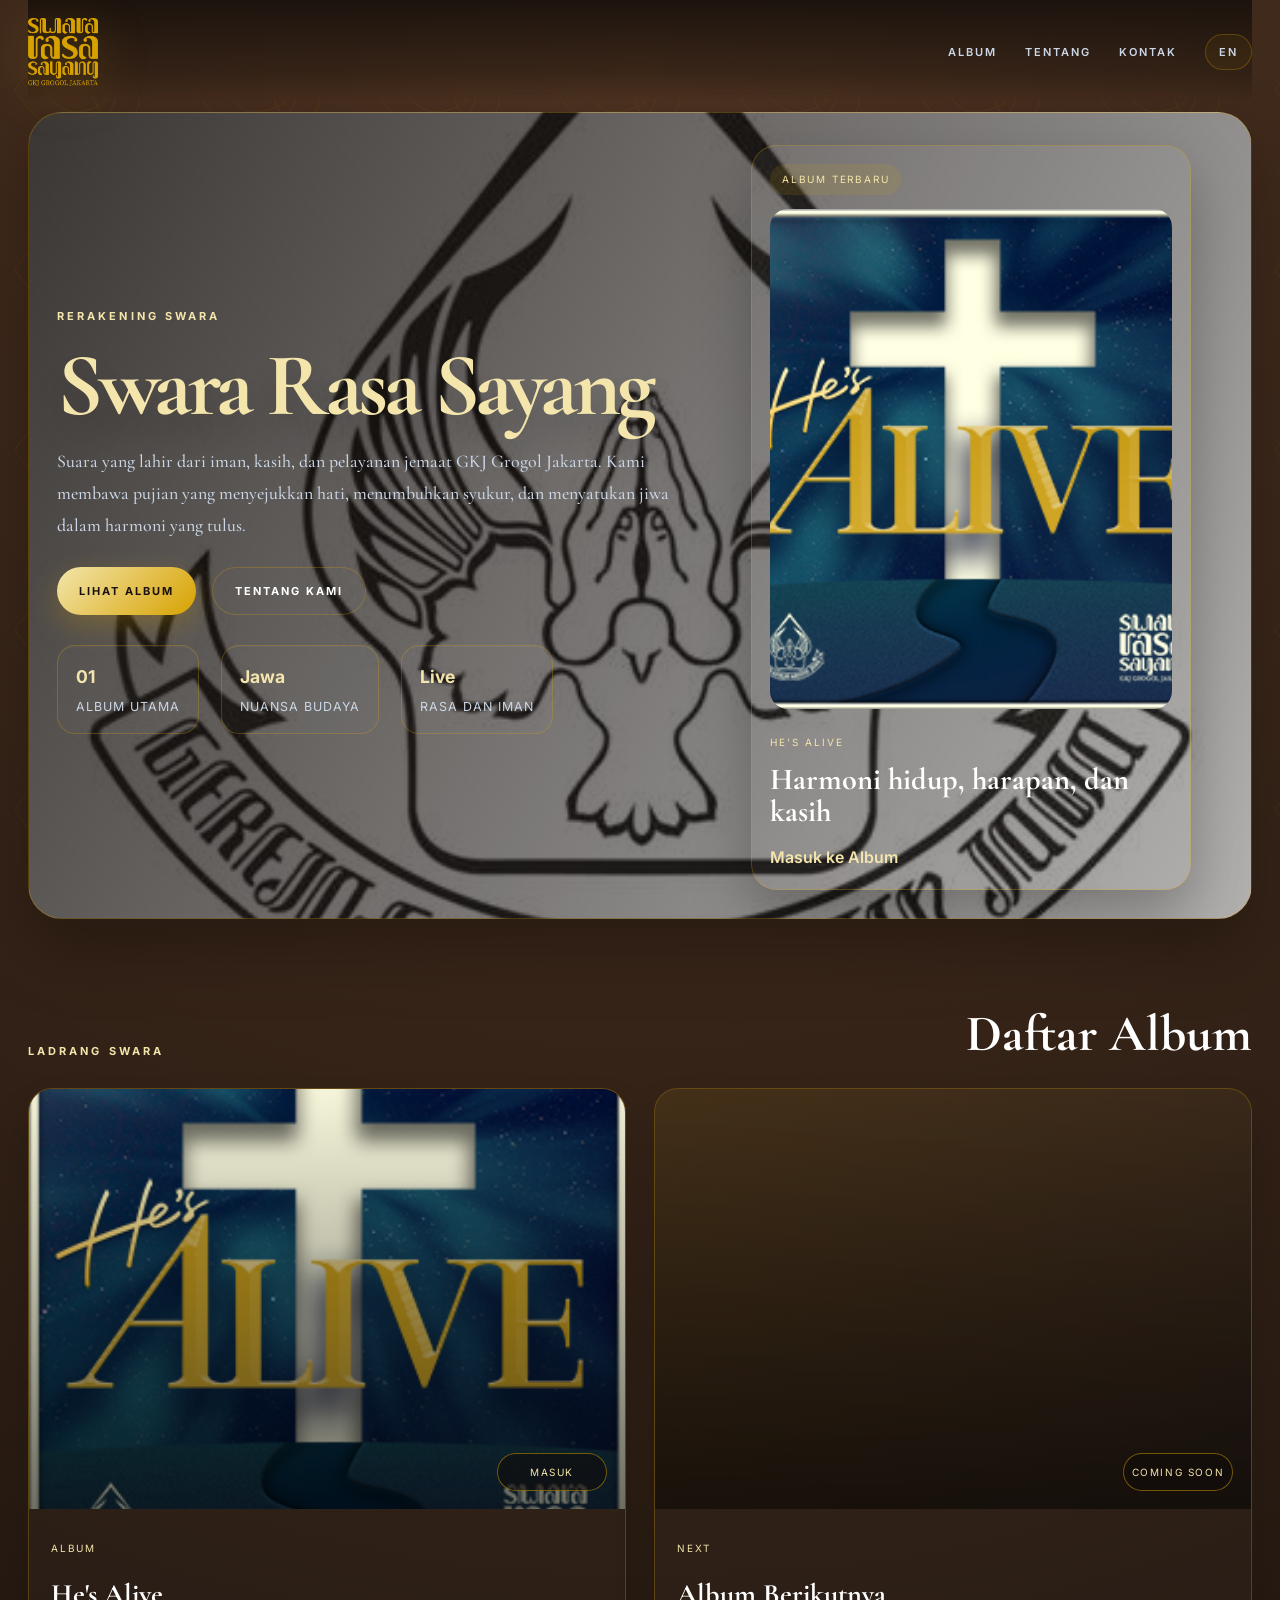
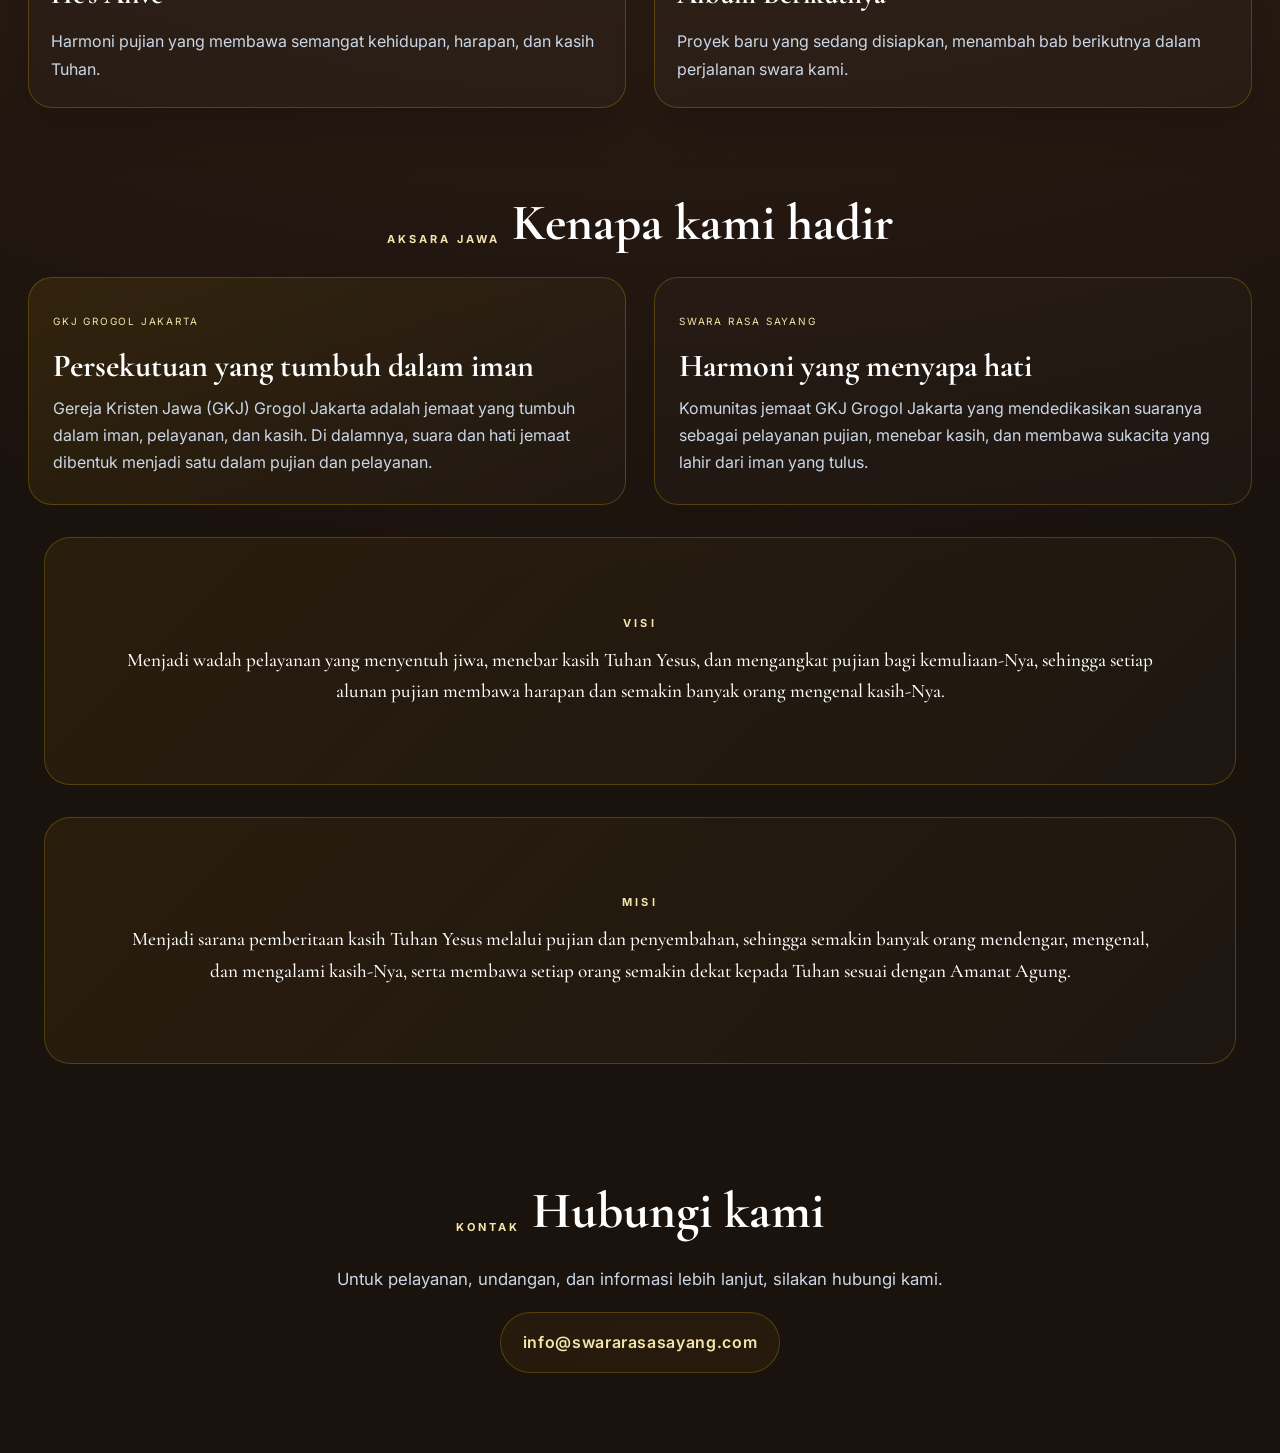
==== commit a6f40112: "visi misi" ====
--- a/index.html
+++ b/index.html
@@ -15,6 +15,47 @@
       rel="stylesheet"
     />
     <link rel="stylesheet" href="landing.css" />
+
+    <style>
+      /* Ukuran sedang untuk bagian Visi dan Misi */
+      .highlight-band {
+        box-sizing: border-box;
+        padding: 2cm !important;
+        margin: 2rem auto !important;
+        width: calc(100% - 2rem);
+        max-width: 1200px;
+      }
+
+      .highlight-band > div {
+        max-width: 100%;
+        margin: 0 auto;
+      }
+
+      .highlight-band .section-kicker {
+        display: block;
+        margin-bottom: 0.75rem;
+      }
+
+      .highlight-band h3 {
+        margin: 0;
+        font-size: clamp(1.05rem, 1.5vw, 1.3rem) !important;
+        line-height: 1.65 !important;
+        font-weight: 500;
+      }
+
+      @media (max-width: 600px) {
+        .highlight-band {
+          padding: 2cm !important;
+          width: calc(100% - 1.25rem);
+        }
+
+        .highlight-band h3 {
+          font-size: 1rem !important;
+          line-height: 1.6 !important;
+        }
+      }
+    </style>
+
   </head>
   <body>
     <div class="page-shell">
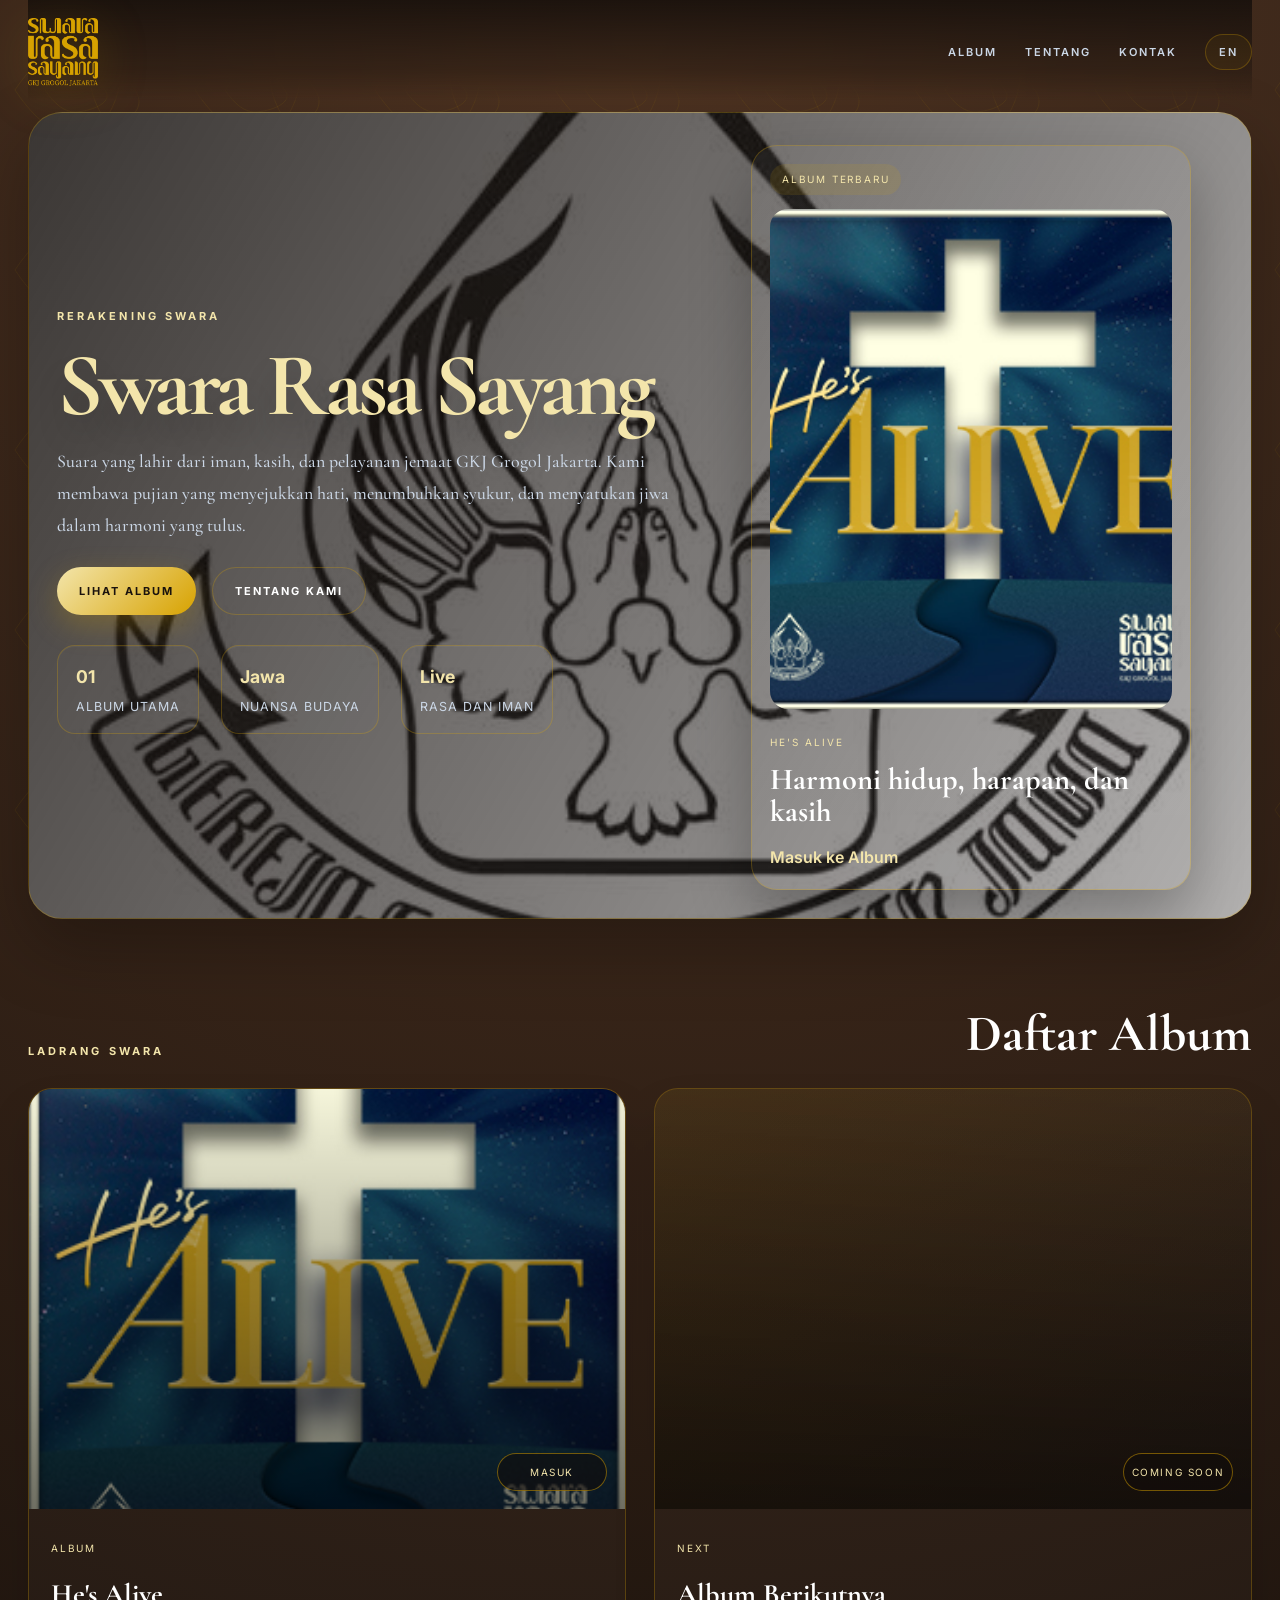
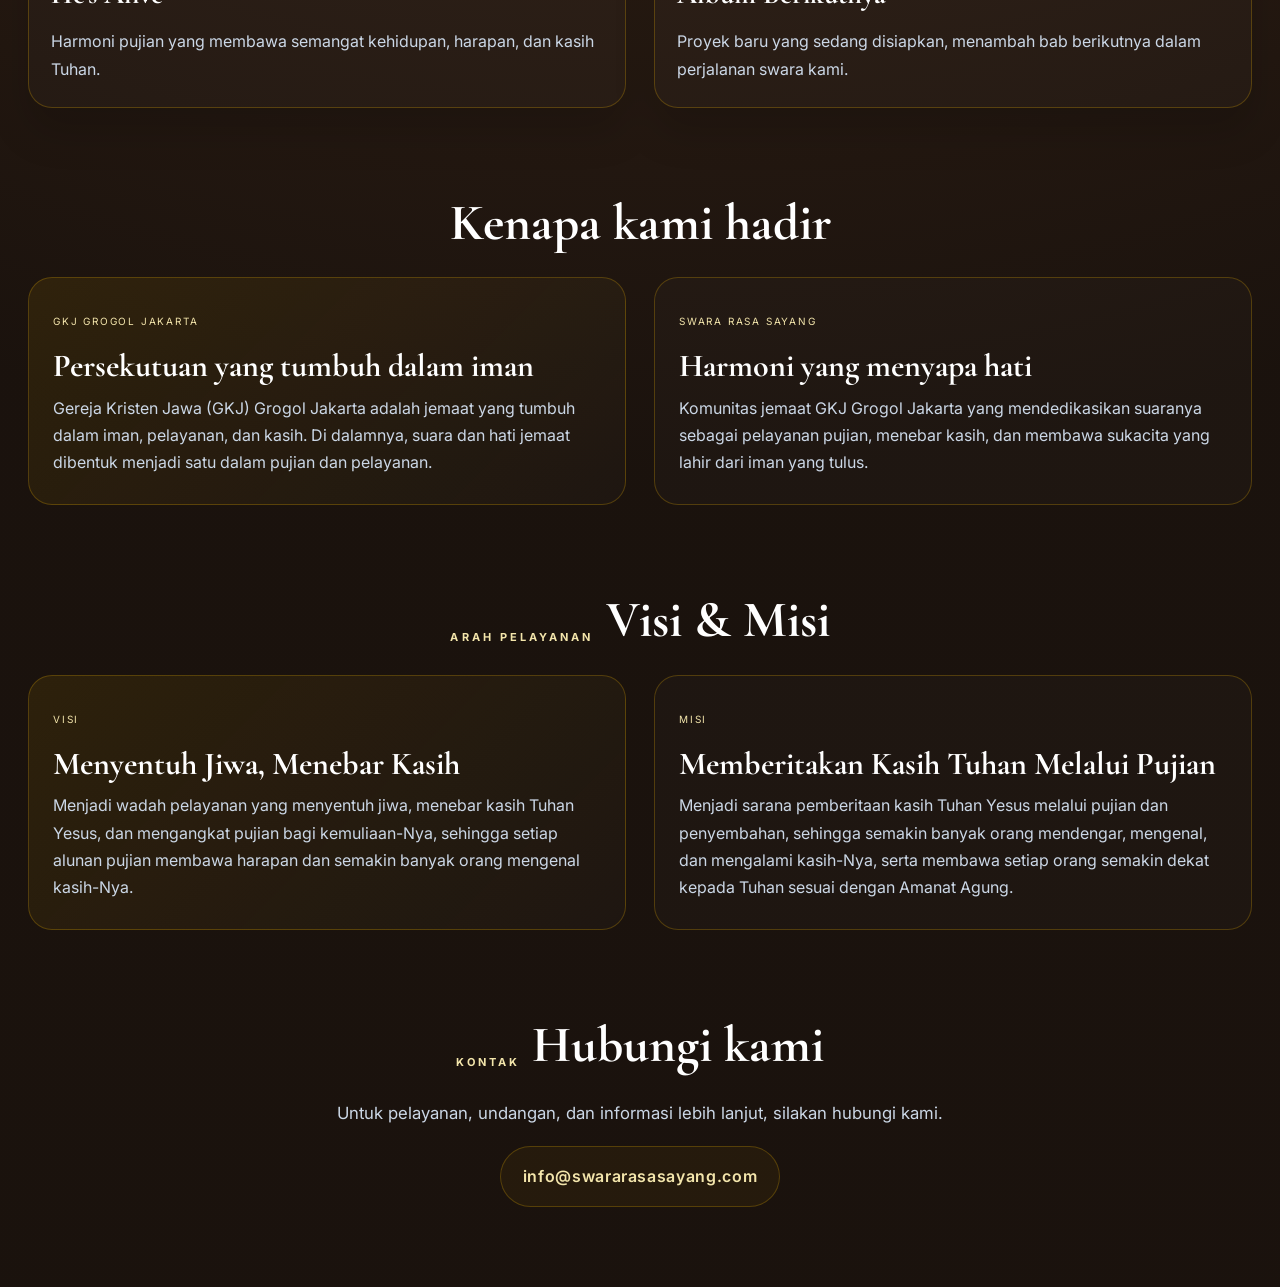
==== commit 724595bd: "visi misi" ====
--- a/index.html
+++ b/index.html
@@ -154,7 +154,6 @@
 
         <section id="about" class="about-section">
           <div class="section-header align-center">
-            <span class="section-kicker">Aksara Jawa</span>
             <h2>Kenapa kami hadir</h2>
           </div>
 
@@ -179,19 +178,42 @@
           </div>
         </section>
 
-        <section class="highlight-band">
-          <div>
-            <span class="section-kicker">Visi</span>
-            <h3>Menjadi wadah pelayanan yang menyentuh jiwa, menebar kasih Tuhan Yesus, dan mengangkat pujian bagi kemuliaan-Nya, sehingga setiap alunan pujian membawa harapan dan semakin banyak orang mengenal kasih-Nya.</h3>
-          </div>
-        </section>
-        
-          <section class="highlight-band">
-          <div>
-            <span class="section-kicker">Misi</span>
-            <h3>Menjadi sarana pemberitaan kasih Tuhan Yesus melalui pujian dan penyembahan, sehingga semakin banyak orang mendengar, mengenal, dan mengalami kasih-Nya, serta membawa setiap orang semakin dekat kepada Tuhan sesuai dengan Amanat Agung.</h3>
-          </div>
-        </section>
+        <section class="about-section">
+  <div class="section-header align-center">
+    <span class="section-kicker">Arah Pelayanan</span>
+    <h2>Visi & Misi</h2>
+  </div>
+
+  <div class="about-grid">
+
+    <!-- Visi -->
+    <article class="about-card emphasis">
+      <span class="card-mark">Visi</span>
+      <h3>Menyentuh Jiwa, Menebar Kasih</h3>
+      <p>
+        Menjadi wadah pelayanan yang menyentuh jiwa,
+        menebar kasih Tuhan Yesus, dan mengangkat pujian
+        bagi kemuliaan-Nya, sehingga setiap alunan pujian
+        membawa harapan dan semakin banyak orang
+        mengenal kasih-Nya.
+      </p>
+    </article>
+
+    <!-- Misi -->
+    <article class="about-card">
+      <span class="card-mark">Misi</span>
+      <h3>Memberitakan Kasih Tuhan Melalui Pujian</h3>
+      <p>
+        Menjadi sarana pemberitaan kasih Tuhan Yesus
+        melalui pujian dan penyembahan, sehingga semakin
+        banyak orang mendengar, mengenal, dan mengalami
+        kasih-Nya, serta membawa setiap orang semakin
+        dekat kepada Tuhan sesuai dengan Amanat Agung.
+      </p>
+    </article>
+
+  </div>
+</section>
 
         <section id="contact" class="contact-section">
           <div class="section-header align-center compact">
